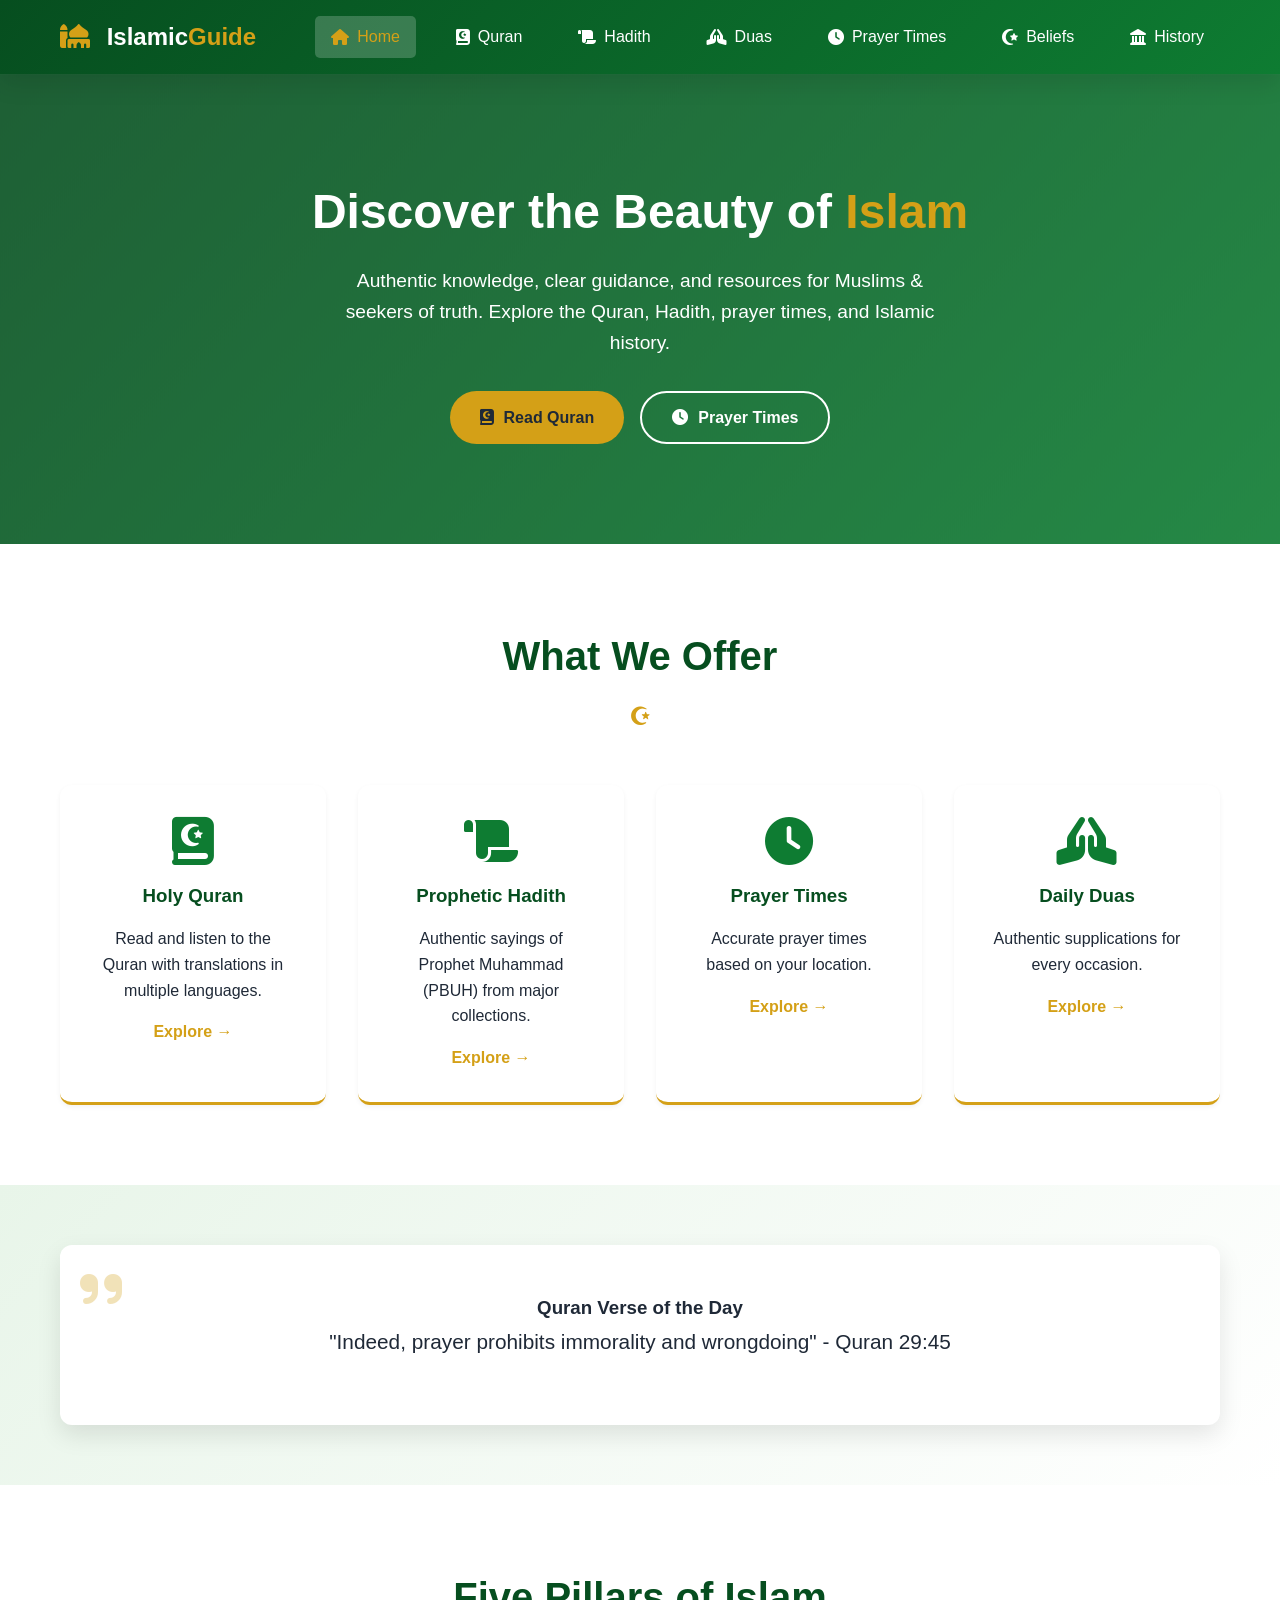
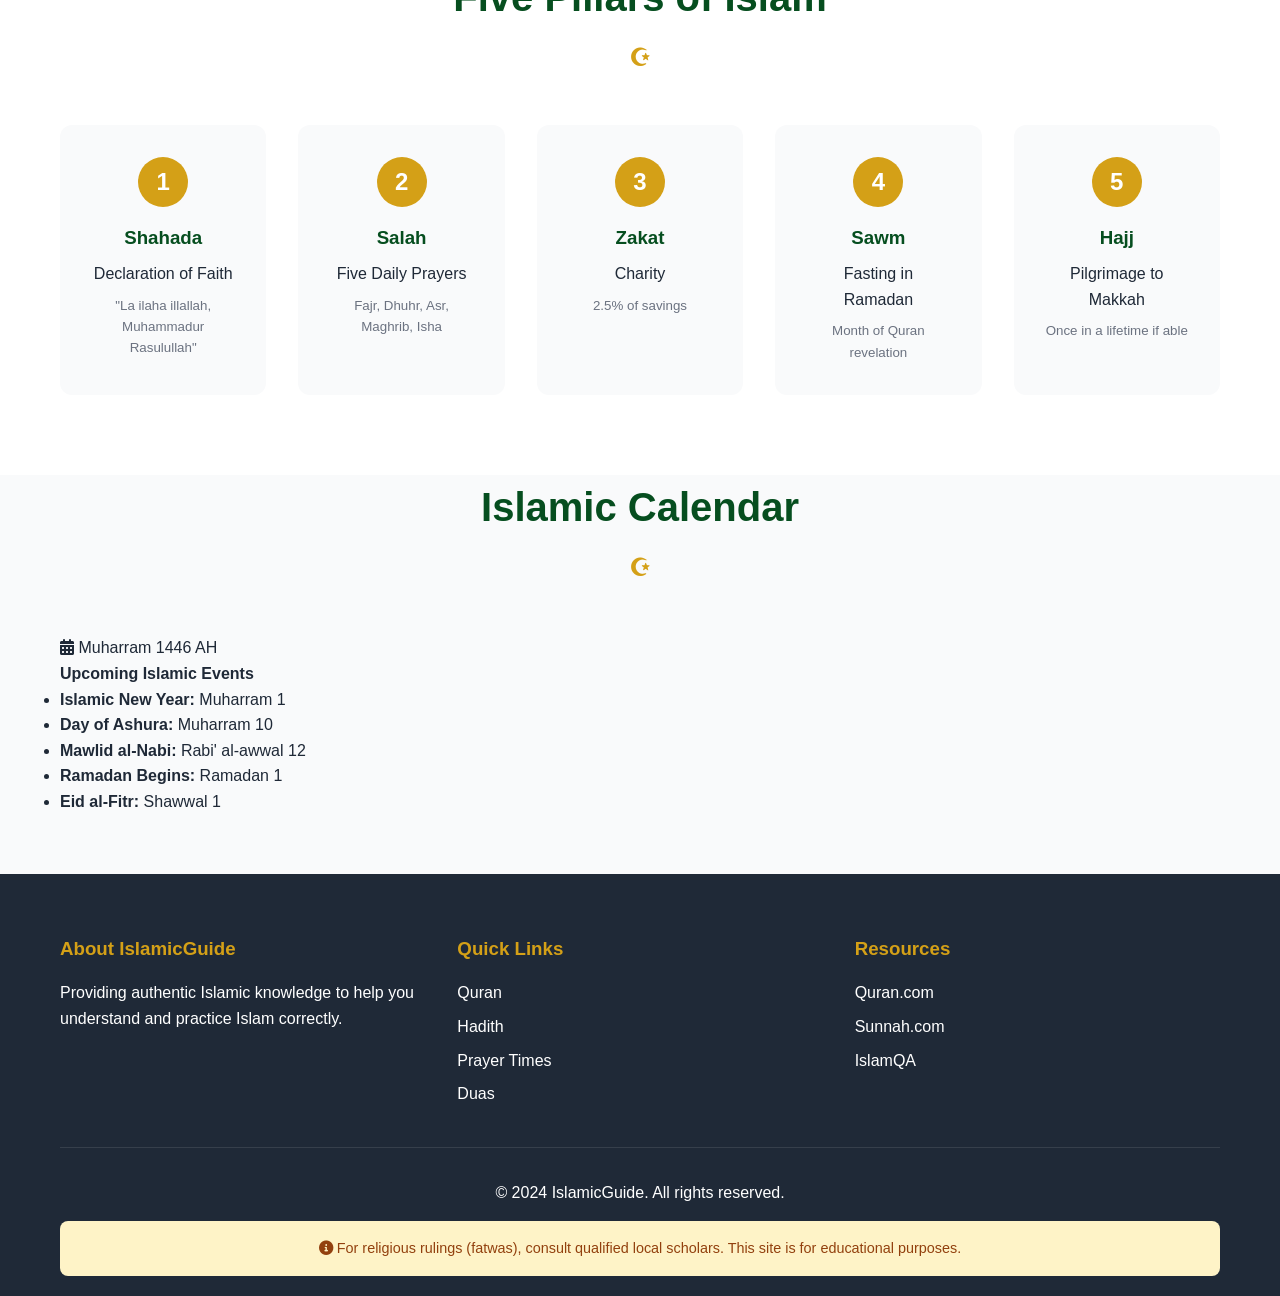
==== index.html @ 0ab852f7 "Initial Website Upload" ====
<!DOCTYPE html>
<html lang="en">
<head>
    <meta charset="UTF-8">
    <meta name="viewport" content="width=device-width, initial-scale=1.0">
    <title>Islamic Guide - Comprehensive Islamic Knowledge</title>
    <meta name="description" content="Complete Islamic website with Quran, Hadith, Prayer Times, Duas, and Islamic knowledge">
    <link rel="stylesheet" href="css/style.css">
    <link rel="stylesheet" href="https://cdnjs.cloudflare.com/ajax/libs/font-awesome/6.0.0/css/all.min.css">
</head>
<body>
    <!-- Navigation Bar -->
    <nav class="navbar">
        <div class="container">
            <div class="nav-brand">
                <i class="fas fa-mosque"></i>
                <span>Islamic<span class="highlight">Guide</span></span>
            </div>
            <button class="mobile-menu-btn" id="mobileMenuBtn">
                <i class="fas fa-bars"></i>
            </button>
            <ul class="nav-menu" id="navMenu">
                <li><a href="index.html" class="active"><i class="fas fa-home"></i> Home</a></li>
                <li><a href="quran.html"><i class="fas fa-book-quran"></i> Quran</a></li>
                <li><a href="hadith.html"><i class="fas fa-scroll"></i> Hadith</a></li>
                <li><a href="duas.html"><i class="fas fa-hands-praying"></i> Duas</a></li>
                <li><a href="prayers.html"><i class="fas fa-clock"></i> Prayer Times</a></li>
                <li><a href="beliefs.html"><i class="fas fa-star-and-crescent"></i> Beliefs</a></li>
                <li><a href="history.html"><i class="fas fa-landmark"></i> History</a></li>
            </ul>
        </div>
    </nav>

    <!-- Hero Section -->
    <section class="hero">
        <div class="container">
            <div class="hero-content">
                <h1>Discover the Beauty of <span class="highlight">Islam</span></h1>
                <p>Authentic knowledge, clear guidance, and resources for Muslims & seekers of truth. Explore the Quran, Hadith, prayer times, and Islamic history.</p>
                <div class="hero-buttons">
                    <a href="quran.html" class="btn btn-primary"><i class="fas fa-book-quran"></i> Read Quran</a>
                    <a href="prayers.html" class="btn btn-secondary"><i class="fas fa-clock"></i> Prayer Times</a>
                </div>
            </div>
        </div>
    </section>

    <!-- Quick Features -->
    <section class="features">
        <div class="container">
            <h2 class="section-title">What We Offer</h2>
            <div class="features-grid">
                <div class="feature-card">
                    <i class="fas fa-book-quran"></i>
                    <h3>Holy Quran</h3>
                    <p>Read and listen to the Quran with translations in multiple languages.</p>
                    <a href="quran.html" class="feature-link">Explore →</a>
                </div>
                <div class="feature-card">
                    <i class="fas fa-scroll"></i>
                    <h3>Prophetic Hadith</h3>
                    <p>Authentic sayings of Prophet Muhammad (PBUH) from major collections.</p>
                    <a href="hadith.html" class="feature-link">Explore →</a>
                </div>
                <div class="feature-card">
                    <i class="fas fa-clock"></i>
                    <h3>Prayer Times</h3>
                    <p>Accurate prayer times based on your location.</p>
                    <a href="prayers.html" class="feature-link">Explore →</a>
                </div>
                <div class="feature-card">
                    <i class="fas fa-hands-praying"></i>
                    <h3>Daily Duas</h3>
                    <p>Authentic supplications for every occasion.</p>
                    <a href="duas.html" class="feature-link">Explore →</a>
                </div>
            </div>
        </div>
    </section>

    <!-- Quran Verse of the Day -->
    <section class="verse-of-day">
        <div class="container">
            <div class="verse-card">
                <i class="fas fa-quote-right"></i>
                <h3>Quran Verse of the Day</h3>
                <p id="verseText">Loading...</p>
                <p id="verseReference" class="verse-ref"></p>
            </div>
        </div>
    </section>

    <!-- Five Pillars -->
    <section class="pillars">
        <div class="container">
            <h2 class="section-title">Five Pillars of Islam</h2>
            <div class="pillars-grid">
                <div class="pillar-item">
                    <div class="pillar-number">1</div>
                    <h3>Shahada</h3>
                    <p>Declaration of Faith</p>
                    <small>"La ilaha illallah, Muhammadur Rasulullah"</small>
                </div>
                <div class="pillar-item">
                    <div class="pillar-number">2</div>
                    <h3>Salah</h3>
                    <p>Five Daily Prayers</p>
                    <small>Fajr, Dhuhr, Asr, Maghrib, Isha</small>
                </div>
                <div class="pillar-item">
                    <div class="pillar-number">3</div>
                    <h3>Zakat</h3>
                    <p>Charity</p>
                    <small>2.5% of savings</small>
                </div>
                <div class="pillar-item">
                    <div class="pillar-number">4</div>
                    <h3>Sawm</h3>
                    <p>Fasting in Ramadan</p>
                    <small>Month of Quran revelation</small>
                </div>
                <div class="pillar-item">
                    <div class="pillar-number">5</div>
                    <h3>Hajj</h3>
                    <p>Pilgrimage to Makkah</p>
                    <small>Once in a lifetime if able</small>
                </div>
            </div>
        </div>
    </section>

    <!-- Islamic Calendar -->
    <section class="calendar">
        <div class="container">
            <h2 class="section-title">Islamic Calendar</h2>
            <div class="calendar-info">
                <div class="hijri-date">
                    <i class="fas fa-calendar-alt"></i>
                    <span id="hijriDate">Loading Hijri date...</span>
                </div>
                <div class="upcoming-events">
                    <h4>Upcoming Islamic Events</h4>
                    <ul id="islamicEvents">
                        <li>Loading events...</li>
                    </ul>
                </div>
            </div>
        </div>
    </section>

    <!-- Footer -->
    <footer class="footer">
        <div class="container">
            <div class="footer-content">
                <div class="footer-section">
                    <h3>About IslamicGuide</h3>
                    <p>Providing authentic Islamic knowledge to help you understand and practice Islam correctly.</p>
                </div>
                <div class="footer-section">
                    <h3>Quick Links</h3>
                    <ul>
                        <li><a href="quran.html">Quran</a></li>
                        <li><a href="hadith.html">Hadith</a></li>
                        <li><a href="prayers.html">Prayer Times</a></li>
                        <li><a href="duas.html">Duas</a></li>
                    </ul>
                </div>
                <div class="footer-section">
                    <h3>Resources</h3>
                    <ul>
                        <li><a href="https://quran.com" target="_blank">Quran.com</a></li>
                        <li><a href="https://sunnah.com" target="_blank">Sunnah.com</a></li>
                        <li><a href="https://islamqa.info" target="_blank">IslamQA</a></li>
                    </ul>
                </div>
            </div>
            <div class="footer-bottom">
                <p>&copy; 2024 IslamicGuide. All rights reserved.</p>
                <div class="disclaimer">
                    <i class="fas fa-info-circle"></i> 
                    For religious rulings (fatwas), consult qualified local scholars. This site is for educational purposes.
                </div>
            </div>
        </div>
    </footer>

    <script src="js/main.js"></script>
</body>
</html>
---- css/style.css ----
* {
    margin: 0;
    padding: 0;
    box-sizing: border-box;
}

:root {
    --primary-green: #0e7c32;
    --dark-green: #064e1f;
    --light-green: #e8f5e9;
    --gold: #d4a017;
    --dark-gold: #b8860b;
    --text-dark: #1f2937;
    --text-light: #6b7280;
    --white: #ffffff;
    --gray-bg: #f9fafb;
    --shadow: 0 10px 25px rgba(0,0,0,0.1);
    --shadow-sm: 0 2px 5px rgba(0,0,0,0.05);
}

body {
    font-family: 'Segoe UI', Tahoma, Geneva, Verdana, sans-serif;
    line-height: 1.6;
    color: var(--text-dark);
    background-color: var(--gray-bg);
}

.container {
    max-width: 1200px;
    margin: 0 auto;
    padding: 0 20px;
}

/* Navigation */
.navbar {
    background: linear-gradient(135deg, var(--dark-green), var(--primary-green));
    position: sticky;
    top: 0;
    z-index: 1000;
    box-shadow: var(--shadow);
}

.navbar .container {
    display: flex;
    justify-content: space-between;
    align-items: center;
    padding: 1rem 20px;
}

.nav-brand {
    font-size: 1.5rem;
    font-weight: bold;
    color: var(--white);
}

.nav-brand i {
    margin-right: 10px;
    color: var(--gold);
}

.nav-brand .highlight {
    color: var(--gold);
}

.nav-menu {
    display: flex;
    list-style: none;
    gap: 1.5rem;
}

.nav-menu a {
    color: var(--white);
    text-decoration: none;
    padding: 0.5rem 1rem;
    border-radius: 5px;
    transition: all 0.3s;
    display: inline-flex;
    align-items: center;
    gap: 8px;
}

.nav-menu a:hover,
.nav-menu a.active {
    background-color: rgba(255,255,255,0.2);
    color: var(--gold);
}

.mobile-menu-btn {
    display: none;
    background: none;
    border: none;
    color: var(--white);
    font-size: 1.5rem;
    cursor: pointer;
}

/* Hero Section */
.hero {
    background: linear-gradient(135deg, rgba(6,78,31,0.9), rgba(14,124,50,0.9)), url('https://images.unsplash.com/photo-1584551246679-258d75b1f0d7?ixlib=rb-4.0.3');
    background-size: cover;
    background-position: center;
    color: var(--white);
    padding: 100px 0;
    text-align: center;
}

.hero h1 {
    font-size: 3rem;
    margin-bottom: 1rem;
}

.hero .highlight {
    color: var(--gold);
}

.hero p {
    font-size: 1.2rem;
    max-width: 600px;
    margin: 0 auto 2rem;
}

.hero-buttons {
    display: flex;
    gap: 1rem;
    justify-content: center;
}

.btn {
    display: inline-flex;
    align-items: center;
    gap: 10px;
    padding: 12px 30px;
    border-radius: 40px;
    text-decoration: none;
    font-weight: 600;
    transition: all 0.3s;
    border: none;
    cursor: pointer;
}

.btn-primary {
    background-color: var(--gold);
    color: var(--text-dark);
}

.btn-primary:hover {
    background-color: var(--dark-gold);
    transform: translateY(-2px);
}

.btn-secondary {
    background-color: transparent;
    color: var(--white);
    border: 2px solid var(--white);
}

.btn-secondary:hover {
    background-color: var(--white);
    color: var(--primary-green);
    transform: translateY(-2px);
}

/* Features Section */
.features {
    padding: 80px 0;
    background-color: var(--white);
}

.section-title {
    text-align: center;
    font-size: 2.5rem;
    color: var(--dark-green);
    margin-bottom: 3rem;
    position: relative;
}

.section-title::after {
    content: "☪";
    display: block;
    font-size: 1.5rem;
    color: var(--gold);
    margin-top: 10px;
}

.features-grid {
    display: grid;
    grid-template-columns: repeat(auto-fit, minmax(250px, 1fr));
    gap: 2rem;
}

.feature-card {
    background: var(--white);
    padding: 2rem;
    border-radius: 12px;
    text-align: center;
    box-shadow: var(--shadow-sm);
    transition: all 0.3s;
    border-bottom: 3px solid var(--gold);
}

.feature-card:hover {
    transform: translateY(-5px);
    box-shadow: var(--shadow);
}

.feature-card i {
    font-size: 3rem;
    color: var(--primary-green);
    margin-bottom: 1rem;
}

.feature-card h3 {
    margin-bottom: 1rem;
    color: var(--dark-green);
}

.feature-link {
    display: inline-block;
    margin-top: 1rem;
    color: var(--gold);
    text-decoration: none;
    font-weight: 600;
}

/* Verse of Day */
.verse-of-day {
    background: linear-gradient(135deg, var(--light-green), var(--white));
    padding: 60px 0;
}

.verse-card {
    background: var(--white);
    padding: 3rem;
    border-radius: 12px;
    text-align: center;
    box-shadow: var(--shadow);
    position: relative;
}

.verse-card i {
    font-size: 3rem;
    color: var(--gold);
    opacity: 0.3;
    position: absolute;
    top: 20px;
    left: 20px;
}

.verse-card p {
    font-size: 1.3rem;
    line-height: 1.8;
    margin-bottom: 1rem;
}

.verse-ref {
    color: var(--gold);
    font-weight: 600;
}

/* Pillars Section */
.pillars {
    padding: 80px 0;
    background-color: var(--white);
}

.pillars-grid {
    display: grid;
    grid-template-columns: repeat(auto-fit, minmax(200px, 1fr));
    gap: 2rem;
}

.pillar-item {
    text-align: center;
    padding: 2rem;
    background: var(--gray-bg);
    border-radius: 12px;
    transition: all 0.3s;
}

.pillar-item:hover {
    transform: translateY(-3px);
    box-shadow: var(--shadow);
}

.pillar-number {
    width: 50px;
    height: 50px;
    background: var(--gold);
    color: var(--white);
    border-radius: 50%;
    display: flex;
    align-items: center;
    justify-content: center;
    font-size: 1.5rem;
    font-weight: bold;
    margin: 0 auto 1rem;
}

.pillar-item h3 {
    color: var(--dark-green);
    margin-bottom: 0.5rem;
}

.pillar-item small {
    color: var(--text-light);
    display: block;
    margin-top: 0.5rem;
}

/* Prayer Times Section */
.prayer-times-section {
    padding: 60px 0;
}

.prayer-times-card {
    background: var(--white);
    border-radius: 12px;
    padding: 2rem;
    box-shadow: var(--shadow);
}

.location-controls {
    display: flex;
    gap: 1rem;
    justify-content: center;
    margin-bottom: 2rem;
    flex-wrap: wrap;
}

.manual-location {
    display: flex;
    gap: 0.5rem;
}

.manual-location input {
    padding: 10px;
    border: 1px solid #ddd;
    border-radius: 5px;
}

.prayer-times-grid {
    display: grid;
    grid-template-columns: repeat(auto-fit, minmax(150px, 1fr));
    gap: 1.5rem;
    margin: 2rem 0;
}

.prayer-time-item {
    text-align: center;
    padding: 1.5rem;
    background: var(--light-green);
    border-radius: 10px;
}

.prayer-time-item i {
    font-size: 2rem;
    color: var(--gold);
    margin-bottom: 0.5rem;
}

.prayer-time-item h4 {
    margin-bottom: 0.5rem;
    color: var(--dark-green);
}

.prayer-time-item p {
    font-size: 1.3rem;
    font-weight: bold;
    color: var(--primary-green);
}

.next-prayer {
    text-align: center;
    padding: 1rem;
    background: var(--gold);
    color: var(--white);
    border-radius: 10px;
}

/* Quran Browser */
.quran-browser {
    padding: 60px 0;
}

.quran-controls {
    margin-bottom: 2rem;
    display: flex;
    gap: 1rem;
    flex-wrap: wrap;
}

.search-input {
    flex: 1;
    padding: 12px;
    border: 1px solid #ddd;
    border-radius: 5px;
    font-size: 1rem;
}

.translation-select {
    padding: 12px;
    border: 1px solid #ddd;
    border-radius: 5px;
}

.surah-grid {
    display: grid;
    grid-template-columns: repeat(auto-fill, minmax(200px, 1fr));
    gap: 1rem;
}

.surah-card {
    background: var(--white);
    padding: 1rem;
    border-radius: 8px;
    cursor: pointer;
    transition: all 0.3s;
    border-left: 4px solid var(--gold);
}

.surah-card:hover {
    transform: translateX(5px);
    box-shadow: var(--shadow);
}

.surah-number {
    color: var(--gold);
    font-weight: bold;
}

.surah-name {
    font-size: 1.1rem;
    margin: 5px 0;
}

.surah-english {
    color: var(--text-light);
    font-size: 0.9rem;
}

/* Page Header */
.page-header {
    background: linear-gradient(135deg, var(--dark-green), var(--primary-green));
    color: var(--white);
    padding: 60px 0;
    text-align: center;
}

.page-header h1 {
    font-size: 2.5rem;
    margin-bottom: 0.5rem;
}

/* Footer */
.footer {
    background-color: var(--text-dark);
    color: var(--white);
    padding: 60px 0 20px;
    margin-top: 60px;
}

.footer-content {
    display: grid;
    grid-template-columns: repeat(auto-fit, minmax(250px, 1fr));
    gap: 2rem;
    margin-bottom: 2rem;
}

.footer-section h3 {
    margin-bottom: 1rem;
    color: var(--gold);
}

.footer-section ul {
    list-style: none;
}

.footer-section ul li {
    margin-bottom: 0.5rem;
}

.footer-section a {
    color: var(--white);
    text-decoration: none;
    transition: color 0.3s;
}

.footer-section a:hover {
    color: var(--gold);
}

.footer-bottom {
    text-align: center;
    padding-top: 2rem;
    border-top: 1px solid rgba(255,255,255,0.1);
}

.disclaimer {
    background-color: #fef3c7;
    color: #92400e;
    padding: 1rem;
    border-radius: 8px;
    margin-top: 1rem;
    font-size: 0.9rem;
}

/* Responsive */
@media (max-width: 768px) {
    .mobile-menu-btn {
        display: block;
    }
    
    .nav-menu {
        display: none;
        position: absolute;
        top: 100%;
        left: 0;
        right: 0;
        background: var(--primary-green);
        flex-direction: column;
        padding: 1rem;
        text-align: center;
    }
    
    .nav-menu.active {
        display: flex;
    }
    
    .hero h1 {
        font-size: 2rem;
    }
    
    .hero-buttons {
        flex-direction: column;
        align-items: center;
    }
    
    .section-title {
        font-size: 2rem;
    }
    
    .manual-location {
        flex-direction: column;
    }
}

/* Loading Animation */
.loading {
    text-align: center;
    padding: 2rem;
    font-size: 1.2rem;
    color: var(--primary-green);
}

@keyframes spin {
    0% { transform: rotate(0deg); }
    100% { transform: rotate(360deg); }
}
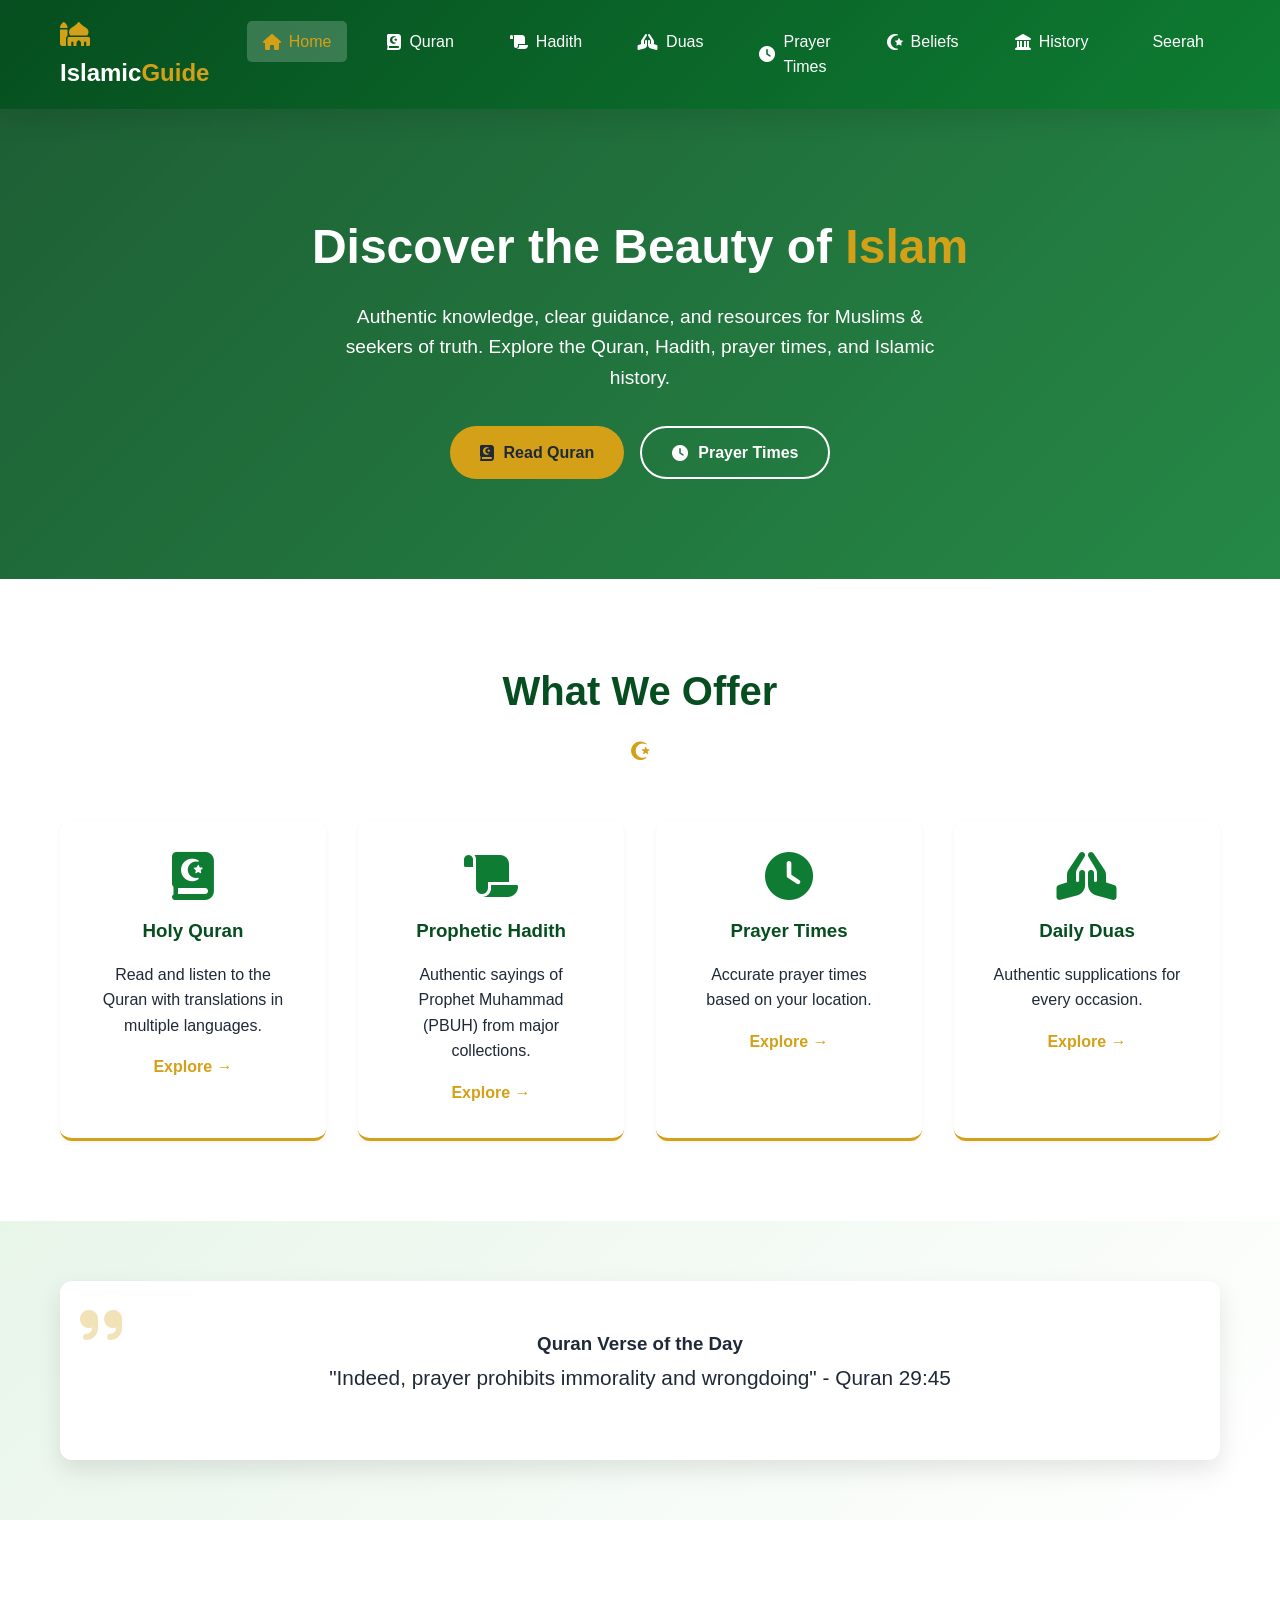
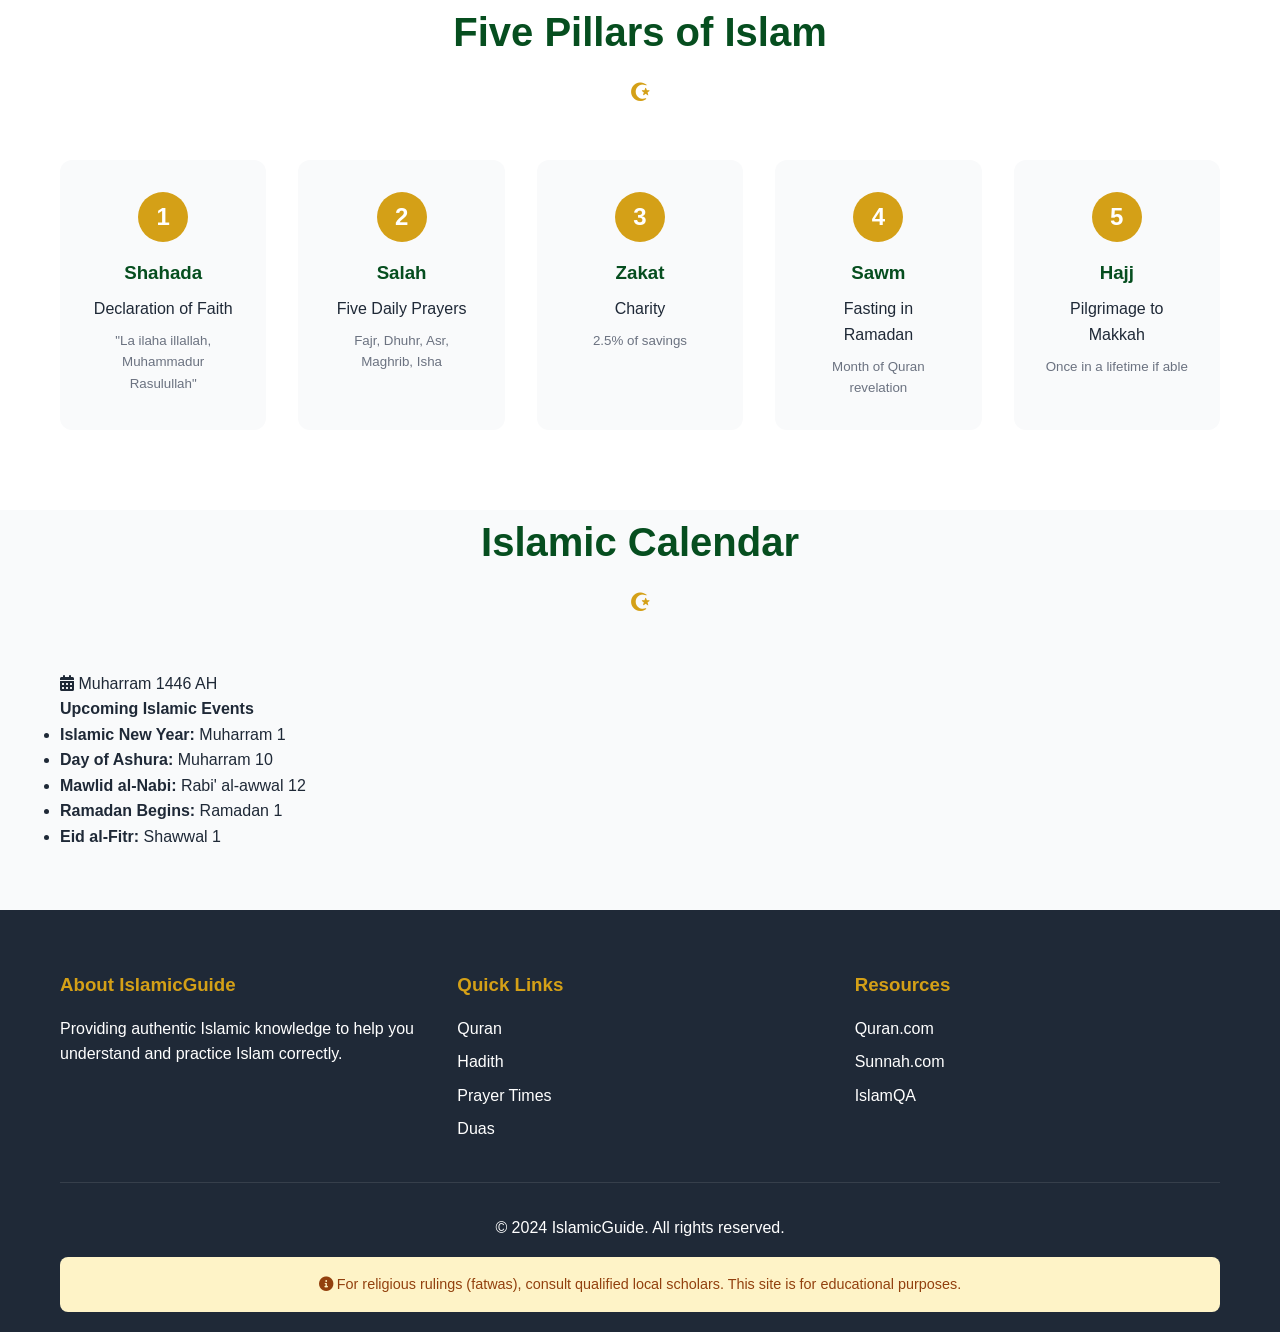
==== commit 97c43014: "Update index.html" ====
--- a/index.html
+++ b/index.html
@@ -27,6 +27,7 @@
                 <li><a href="prayers.html"><i class="fas fa-clock"></i> Prayer Times</a></li>
                 <li><a href="beliefs.html"><i class="fas fa-star-and-crescent"></i> Beliefs</a></li>
                 <li><a href="history.html"><i class="fas fa-landmark"></i> History</a></li>
+                <li><a href="seerah.html"><i class="fas fa-user-prophet"></i> Seerah</a></li>
             </ul>
         </div>
     </nav>
@@ -186,4 +187,4 @@
 
     <script src="js/main.js"></script>
 </body>
-</html>+</html>
